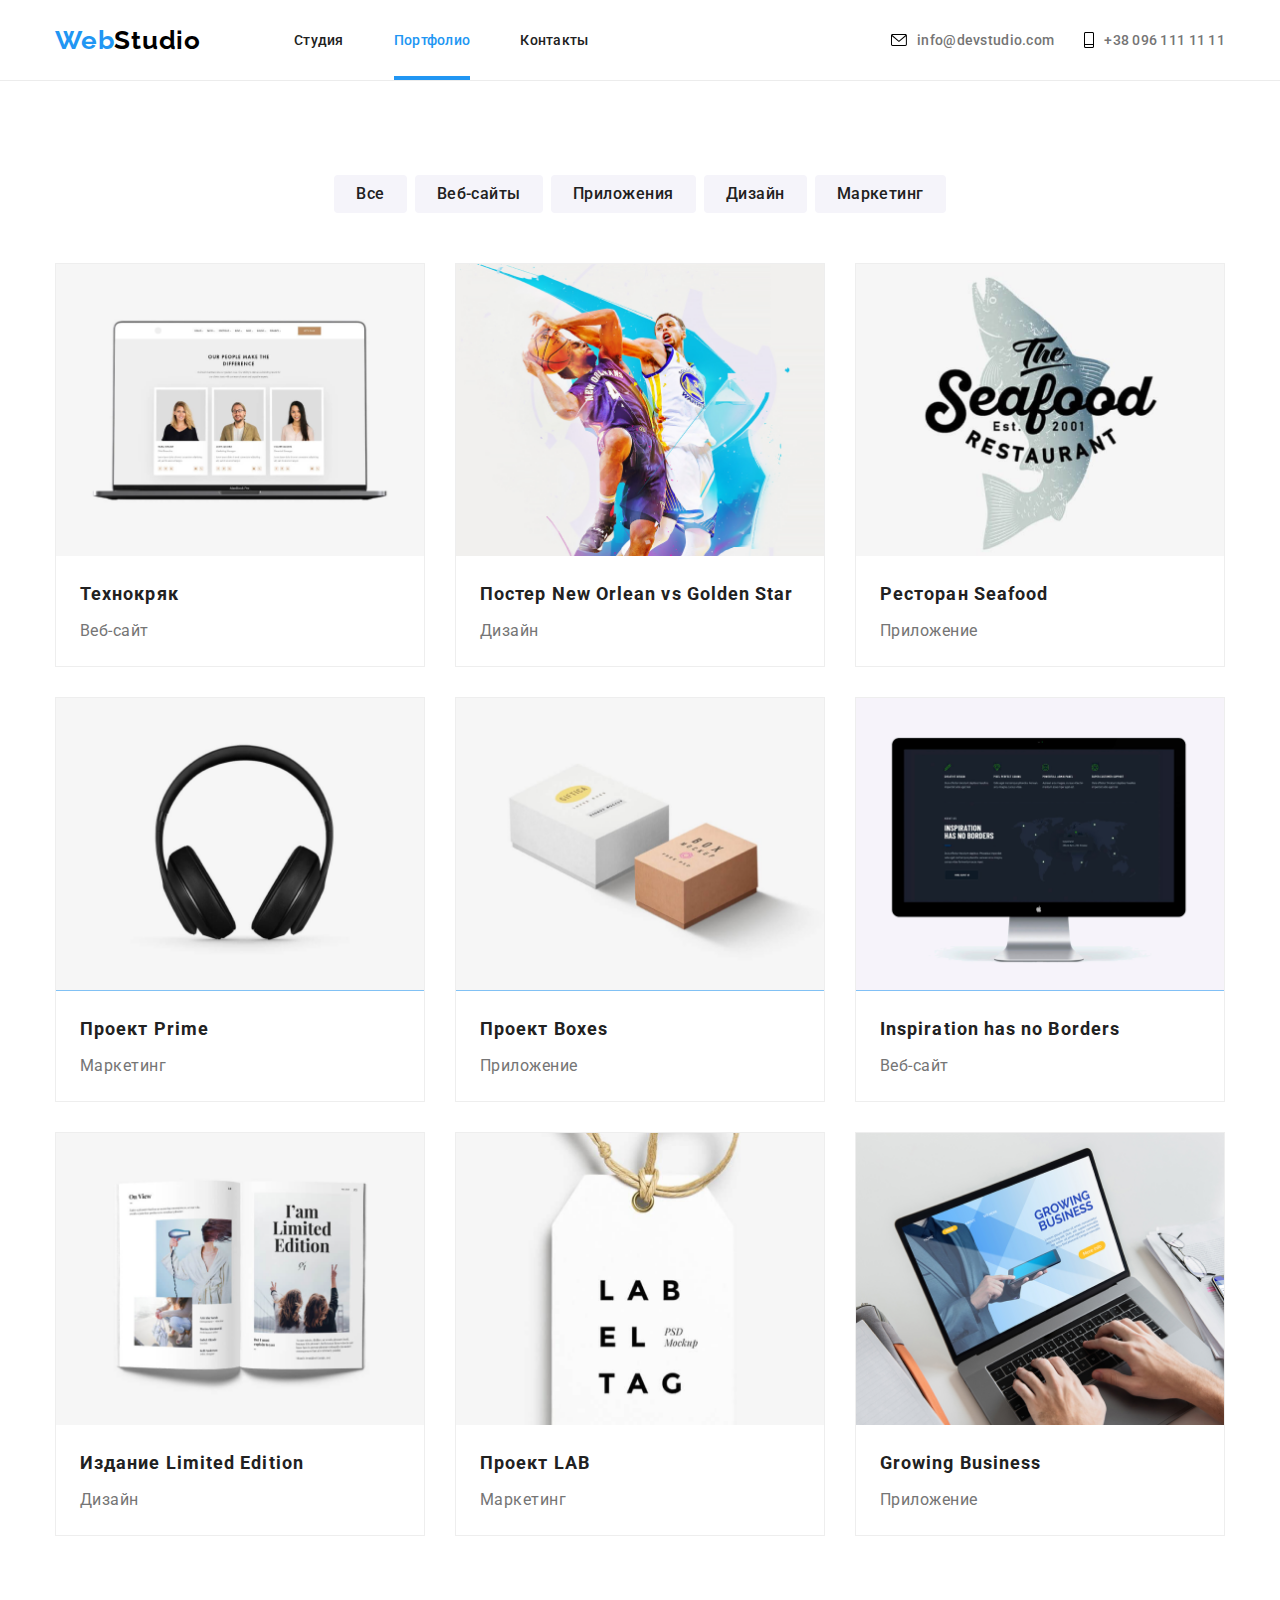
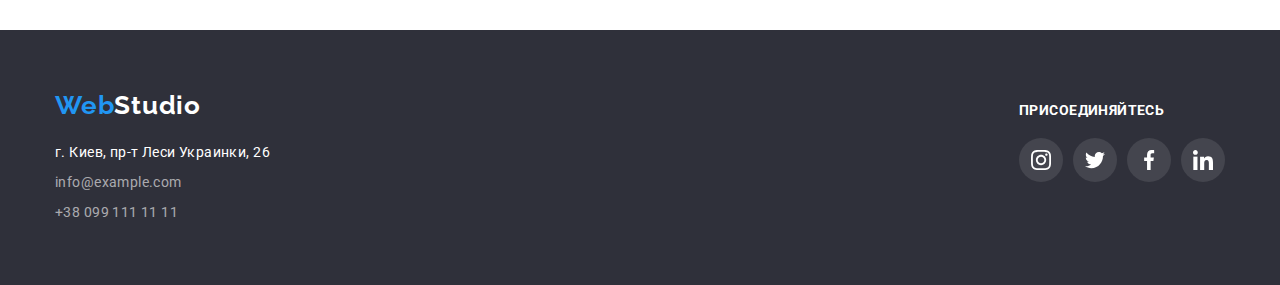
==== portfolio.html @ cc3d7f27 "added files" ====
<!DOCTYPE html>
<html lang="ru">

<head>
   <meta charset="UTF-8">
   <meta name="viewport" content="width=device-width, initial-scale=1.0">
   <title>Портфолио</title>
   <!-- Подключение шрифтов -->
   <link rel="preconnect" href="https://fonts.gstatic.com">
   <link href="https://fonts.googleapis.com/css2?family=Raleway:wght@700&family=Roboto:wght@400;500;700;900&display=swap" rel="stylesheet">
   <!-- Нормализация стилей -->
   <link rel="stylesheet" href="https://cdnjs.cloudflare.com/ajax/libs/modern-normalize/1.0.0/modern-normalize.min.css">
   <!-- Подключение таблицы стилей -->
   <link rel="stylesheet" href="css/styles.css">
</head>

<body>
   <header class="header">
      <div class="container">
         <nav class="site-navigation">
         <a class="logo link" href="/" lang="en"><span>Web</span>Studio</a>
            <ul class="navigation-list list">
            <li class="navigation-list-item"><a class="navigation-link link transition" href="index.html">Студия</a></li>
            <li class="navigation-list-item"><a class="navigation-link link transition current" href="portfolio.html">Портфолио</a></li>
            <li class="navigation-list-item"><a class="navigation-link link transition" href="#">Контакты</a></li>
            </ul>
         </nav>
         <address class="adress">
         <a class="contact-mail link transition" href="mailto:info@devstudio.com">
      <svg class="contact-icons transition" width="16" height="12">
         <use href="./images/svg/sprite.svg#email"></use>
      </svg>info@devstudio.com</a>
         <a class="contact-phone link transition" href="tel:+380961111111">
            <svg class="contact-icons transition" width="10" height="16">
               <use href="./images/svg/sprite.svg#tel"></use>
            </svg>+38 096 111 11 11</a>
         </address>
      </div>
   </header>

   <main>
      <!-- portfolio -->
      <section class="portfolio section">
         <div class="container">
            <!-- portfolio navigation -->
            <div class="portfolio-nav">
               <ul class="portfolio-nav-list list">
                  <li class="portfolio-nav-list-item"><a class="portfolio-nav-link link transition" href="#">Все</a></li>
                  <li class="portfolio-nav-list-item"><a class="portfolio-nav-link link transition" href="#">Веб-сайты</a></li>
                  <li class="portfolio-nav-list-item"><a class="portfolio-nav-link link transition" href="#">Приложения</a></li>
                  <li class="portfolio-nav-list-item"><a class="portfolio-nav-link link transition" href="#">Дизайн</a></li>
                  <li class="portfolio-nav-list-item"><a class="portfolio-nav-link link transition" href="#">Маркетинг</a></li>
               </ul>
            </div>
            <!-- portfolio viewport -->
            <ul class="projects-list list">
               <li class="projects-list-item transition">
                  <a href="#" class="project-link link">
                     <div class="project-preview-wrap">
                        <p class="overlay transition">Технокряк это современная площадка распространения коронавируса. Компании используют эту платформу для цифрового шпионажа и атак на защищённые сервера конкурентов.</p>
                        <img class="project-preview" src="images/portfolio/01.png" alt="Технокряк" width="370">
                     </div>
                     
                     <div class="projects-content">
                        <h2 class="project-title">Технокряк</h2>
                        <p class="project-category">Веб-сайт</p>
                     </div>
                  </a>
               </li>
               <li class="projects-list-item transition">
                  <a href="#" class="project-link link">
                     <div class="project-preview-wrap">
                        <p class="overlay transition">Технокряк это современная площадка распространения коронавируса. Компании используют эту платформу для цифрового шпионажа и атак на защищённые сервера конкурентов.</p>
                        <img class="project-preview" src="images/portfolio/02.png" alt="Постер New Orlean vs Golden Star" width="370">
                     </div>
                     
                     <div class="projects-content">
                        <h2 class="project-title">Постер New Orlean vs Golden Star</h2>
                        <p class="project-category">Дизайн</p>
                     </div>
                  </a>
               </li>
               <li class="projects-list-item transition">
                  <a href="#" class="project-link link">
                     <div class="project-preview-wrap">
                        <p class="overlay transition">Технокряк это современная площадка распространения коронавируса. Компании используют эту платформу для цифрового шпионажа и атак на защищённые сервера конкурентов.</p>
                        <img class="project-preview" src="images/portfolio/03.png" alt="Ресторан Seafood" width="370">
                     </div>
                     
                     <div class="projects-content">
                        <h2 class="project-title">Ресторан Seafood</h2>
                        <p class="project-category">Приложение</p>
                     </div>
                  </a>
               </li>
               <li class="projects-list-item transition">
                  <a href="#" class="project-link link">
                     <div class="project-preview-wrap">
                        <p class="overlay transition">Технокряк это современная площадка распространения коронавируса. Компании используют эту платформу для цифрового шпионажа и атак на защищённые сервера конкурентов.</p>
                        <img class="project-preview" src="images/portfolio/04.png" alt="Проект Prime" width="370">
                     </div>
                     
                        <div class="projects-content">
                           <h2 class="project-title">Проект Prime</h2>
                           <p class="project-category">Маркетинг</p>
                     </div>
                  </a>
               </li>
               <li class="projects-list-item transition">
                  <a href="#" class="project-link link">
                     <div class="project-preview-wrap">
                        <p class="overlay transition">Технокряк это современная площадка распространения коронавируса. Компании используют эту платформу для цифрового шпионажа и атак на защищённые сервера конкурентов.</p>
                        <img class="project-preview" src="images/portfolio/05.png" alt="Проект Boxes" width="370">
                     </div>
                     
                        <div class="projects-content">
                           <h2 class="project-title">Проект Boxes</h2>
                           <p class="project-category">Приложение</p>
                     </div>
                  </a>
               </li>
               <li class="projects-list-item transition">
                  <a href="#" class="project-link link">
                     <div class="project-preview-wrap">
                        <p class="overlay transition">Технокряк это современная площадка распространения коронавируса. Компании используют эту платформу для цифрового шпионажа и атак на защищённые сервера конкурентов.</p>
                        <img class="project-preview" src="images/portfolio/06.png" alt="Inspiration has no Borders" width="370">
                     </div>
                     
                        <div class="projects-content">
                           <h2 class="project-title">Inspiration has no Borders</h2>
                           <p class="project-category">Веб-сайт</p>
                     </div>
                  </a>
               </li>
               <li class="projects-list-item transition">
                  <a href="#" class="project-link link">
                     <div class="project-preview-wrap">
                        <p class="overlay transition">Технокряк это современная площадка распространения коронавируса. Компании используют эту платформу для цифрового шпионажа и атак на защищённые сервера конкурентов.</p>
                        <img class="project-preview" src="images/portfolio/07.png" alt="Издание Limited Edition" width="370">
                     </div>
                     
                     <div class="projects-content">
                        <h2 class="project-title">Издание Limited Edition</h2>
                        <p class="project-category">Дизайн</p>
                     </div>
                  </a>
               </li>
               <li class="projects-list-item transition">
                  <a href="#" class="project-link link">
                     <div class="project-preview-wrap">
                        <p class="overlay transition">Технокряк это современная площадка распространения коронавируса. Компании используют эту платформу для цифрового шпионажа и атак на защищённые сервера конкурентов.</p>
                        <img class="project-preview" src="images/portfolio/08.png"  alt="Проект LAB" width="370">
                     </div>
                     
                     <div class="projects-content">
                        <h2 class="project-title">Проект LAB</h2>
                        <p class="project-category">Маркетинг</p>
                     </div>
                  </a>
               </li>
               <li class="projects-list-item transition">
                  <a href="#" class="project-link link">
                     <div class="project-preview-wrap">
                        <p class="overlay transition">Технокряк это современная площадка распространения коронавируса. Компании используют эту платформу для цифрового шпионажа и атак на защищённые сервера конкурентов.</p>
                        <img class="project-preview" src="images/portfolio/09.png" alt="Growing Business" width="370">
                     </div>
                     
                     <div class="projects-content">
                        <h2 class="project-title">Growing Business</h2>
                        <p class="project-category">Приложение</p>
                     </div>
                  </a>
               </li>
            </ul>
         </div>
      </section>
   </main>

   <footer class="footer">
      <div class="container">
         <div class="footer-wrapper">
            <div class="footer-left">
               <a class="logo link" href="/" lang="en"><span>Web</span>Studio</a>
               <adress class="adress">
                  <ul class="adress-list list">
                     <li class="adress-list-item">
                        <a class="post-adress link transition" href="https://goo.gl/maps/8TVuitx8VLd2Mp3k9" target="_blank">г. Киев, пр-т Леси Украинки, 26</a>
                      </li>
                     <li class="adress-list-item">
                        <a class="footer-mail link transition" href="mailto:info@example.com">info@example.com</a>
                     </li>
                     <li class="adress-list-item">
                        <a class="footer-phone link transition" href="tel:+380991111111">+38 099 111 11 11</a>
                     </li>
                  </ul>
               </adress>
            </div>
            <div class="followus">
               <h3 class="followus-title">Присоединяйтесь</h3>
               <ul class="social-list list">
                  <li class="social-list-item">
                     <a href="https://www.instagram.com/" class="social-link transition">
                        <svg class="social-icon transition">
                           <use href="./images/svg/sprite.svg#instagram"></use>
                        </svg>
                     </a>
                  </li>
                  <li class="social-list-item">
                     <a href="https://twitter.com/" class="social-link transition">
                        <svg class="social-icon transition">
                           <use href="./images/svg/sprite.svg#twitter"></use>
                        </svg>
                     </a>
                  </li>
                  <li class="social-list-item">
                     <a href="https://www.facebook.com/" class="social-link transition">
                        <svg class="social-icon transition">
                           <use href="./images/svg/sprite.svg#facebook"></use>
                        </svg>
                     </a>
                  </li>
                  <li class="social-list-item">
                     <a href="https://www.linkedin.com/" class="social-link transition">
                        <svg class="social-icon transition">
                           <use href="./images/svg/sprite.svg#linkedin"></use>
                        </svg>
                     </a>
                  </li>
               </ul>
            </div>
         </div>
      </div>
   </footer>
</body>

</html>
---- css/styles.css ----
/* Шрифты:
font-family: 'Raleway', sans-serif;
font-family: 'Roboto', sans-serif; */

:root {
  --main-font: 'Roboto', sans-serif;

  /* для лого: */
  --secondary-font: 'Raleway', sans-serif;

  --accent-color: #2196f3;
  --title-color: #212121;
  --text-color: #757575;

  --bgc-main: #2f303a;
  --bgc-secondary: #f5f4fa;

  --card-gap: 30px;
}

body {
  color: #000000;
  font-family: var(--main-font);
  background-color: #ffffff;
}
.list {
  list-style: none;
}
.link {
  text-decoration: none;
}

h1,
h2,
h3,
h4,
h5,
h6,
p {
  margin: 0;
}
ul,
ol {
  margin: 0;
  padding: 0;
}
img {
  display: block;
  max-width: 100%;
}
.adress {
  font-style: normal;
}
/* ---------------------------------- COMPONENTS -------------------------------- */
.logo {
  font-family: var(--secondary-font);
  font-weight: 700;
  font-size: 26px;
  line-height: 1.1923;
  letter-spacing: 0.03em;
  color: #000000;
}
.logo > span {
  color: var(--accent-color);
}
.title {
  font-weight: 700;
  font-size: 36px;
  line-height: 1.166;
  text-align: center;
  letter-spacing: 0.03em;
  color: var(--title-color);
}
.contact-icons {
  margin-right: 10px;
}
.transition{
  transition: all 250ms cubic-bezier(0.4, 0, 0.2, 1);
}
.navigation-link.current{
  color: var(--accent-color);
}
.navigation-link.current::after{
  content: "";
  display: block;
  background-color: var(--accent-color);
  width: 100%;
  height: 4px;
  position: absolute;
  bottom: -32px;
  opacity: 1;
  visibility: visible;
  pointer-events: auto;
}
.visually-hidden {
	position: absolute !important;
	clip: rect(1px 1px 1px 1px); /* IE6, IE7 */
	clip: rect(1px, 1px, 1px, 1px);
	padding:0 !important;
	border:0 !important;
	height: 1px !important; 
	width: 1px !important; 
	overflow: hidden;
}
/* -----------------modal-------- */
.backdrop{
  position: fixed;
	top: 0;
	left: 0;
	width: 100%;
	height: 100%;
	background-color: rgba(0,0,0,0.5);
  transition: all 250ms cubic-bezier(0.4, 0, 0.2, 1);
}
.backdrop.is-hidden{
  transition: all 250ms cubic-bezier(0.4, 0, 0.2, 1) 250ms;
}
.backdrop.is-hidden .modal{
  transform: translate(-50%, -50%) scale(0);
  transition: all 250ms cubic-bezier(0.4, 0, 0.2, 1) 0ms;
}
.modal{
  width: 528px;
  min-height: 581px;
  background-color: #fff;
  box-shadow: 0px 1px 3px rgba(0, 0, 0, 0.12), 0px 1px 1px rgba(0, 0, 0, 0.14), 0px 2px 1px rgba(0, 0, 0, 0.2);
  border-radius: 4px;
  padding: 40px;

  position: absolute;
  top: 50%;
  left: 50%;
  transform: translate(-50%, -50%) scale(1);
  transition: transform 250ms cubic-bezier(0.4, 0, 0.2, 1) 250ms;
}
.close-btn{
  width: 30px;
  height: 30px;
  background-color: #ffffff;
  border: 1px solid rgba(0, 0, 0, 0.1);
  border-radius: 50%;
  cursor: pointer;
  
  position: absolute;
  top: 8px;
  right: 8px;

  display: flex;
  justify-content: center;
  align-items: center;
}
.is-hidden{
  opacity: 0;
  visibility: hidden;
  pointer-events: none;
}
.icon-close{
  width: 30px;
  height: 30px;
}

.modal-form{
  display: flex;
  flex-direction: column;
}
.form-text{
  font-weight: bold;
  font-size: 20px;
  line-height: 1.15;
  text-align: center;
  letter-spacing: 0.03em;
  color: var(--title-color);
  margin-bottom: 12px;
}
.form-input{
  width: 100%;
  height: 40px;
  border: 1px solid rgba(33, 33, 33, 0.2);
  border-radius: 4px;
  padding-left: 42px;
  transition: border-color 250ms cubic-bezier(0.4, 0, 0.2, 1);
}
.form-input:focus{
  outline: none;
  border-color: var(--accent-color);
}
.form-input:focus + .form-icon{
  fill: var(--accent-color);
}
.form-input-wrapper{
  display: block;
  margin-top: 4px;
  position: relative;
}
.form-field{
  font-size: 12px;
  line-height: 1.167;
  letter-spacing: 0.01em;
  color: var(--text-color);
}
.form-field:not(:nth-of-type(4)){
  margin-bottom: 10px;
}
.form-btn{
  margin-top: 30px;
  margin-left: auto;
  margin-right: auto;
  width: 200px;
  height: 50px;
  background-color: var(--accent-color);
  box-shadow: 0px 4px 4px rgba(0, 0, 0, 0.15);
  border-radius: 4px;
  border: none;
  cursor: pointer;

  font-weight: 700;
  font-size: 16px;
  line-height: 1.875;
  text-align: center;
  letter-spacing: 0.06em;
  color: #ffffff;
}
.form-icon{
  width: 18px;
  height: 18px;
  position: absolute;
  top: 50%;
  left: 12px;
  transform: translateY(-50%);
  transition: fill 250ms cubic-bezier(0.4, 0, 0.2, 1);
}
.form-user-message{
  width: 100%;
  height: 120px;
  outline: none;
  border: 1px solid rgba(33, 33, 33, 0.2);
  border-radius: 4px;
  margin-top: 4px;
  padding: 12px 16px;
  resize: none;
  transition: border-color 250ms cubic-bezier(0.4, 0, 0.2, 1);
}
.form-user-message:focus{
  border-color: var(--accent-color);
}
.form-user-message::placeholder{
  font-size: 14px;
  line-height: 1.143;
  letter-spacing: 0.01em;
  color: rgba(117, 117, 117, 0.5);
}
.form-policy-text{
  font-size: 14px;
  line-height: 1.714;
  letter-spacing: 0.03em;
  color: var(--text-color);
  margin-top: 20px;
  margin-left: auto;
  margin-right: auto;
}
.form-policy-text>a{
  color: var(--accent-color);
}
.form-policy-text::before{
  content: "";
  display: inline-block;
  width: 16px;
  height: 15px;
  margin-right: 7px;
  border: 2px solid var(--title-color);
  border-radius: 2px;
  transition: all 250ms cubic-bezier(0.4, 0, 0.2, 1);
}
.form-policy:checked + .form-policy-text::before{
  border-color: var(--accent-color);
  background-origin: border-box;
  background-color: var(--accent-color);
  background-image: url(../images/svg/icons/checked.svg);
}
/* ---------- end modal --------- */

/* ---------------------------------- END COMPONENTS -------------------------------- */

.container {
  width: 1200px;
  padding-left: 15px;
  padding-right: 15px;
  margin: 0 auto;
}
.section {
  padding: 94px 0;
}
/*---------------------------- HEDER ----------------------------*/

.header .container {
  height: 80px;
  display: flex;
  justify-content: space-between;
  align-items: center;
}
.site-navigation {
  display: flex;
  align-items: center;
}
.navigation-list {
  display: flex;
  margin-left: 93px;
}

.navigation-list-item:not(:last-child) {
  margin-right: 50px;
}
.logo {
  display: block;
}
.navigation-link,
.contact-mail,
.contact-phone {
  font-weight: 500;
  font-size: 14px;
  line-height: 1.143;
  letter-spacing: 0.02em;
}
.navigation-link {
  color: #212121;
  position: relative;
}

.contact-mail {
  margin-right: 30px;
}

.contact-mail,
.contact-phone {
  display: flex;
  align-items: center;
  color: #757575;
}
.contact-mail:hover,
.contact-phone:hover,
.contact-mail:focus,
.contact-phone:focus,
.navigation-link:hover,
.navigation-link:focus {
  color: var(--accent-color);
}
.navigation-link::after{
  content: "";
  display: block;
  background-color: var(--accent-color);
  width: 100%;
  height: 4px;
  position: absolute;
  bottom: -32px;
  opacity: 0;
  visibility: hidden;
  pointer-events: none;
  transition: all 250ms cubic-bezier(0.4, 0, 0.2, 1);
}
.navigation-link:hover::after{
  opacity: 1;
  visibility: visible;
  pointer-events: auto;
}

.contact-mail:hover .contact-icons,
.contact-phone:hover .contact-icons,
.contact-mail:focus .contact-icons,
.contact-phone:focus .contact-icons {
  fill: var(--accent-color);
}

.header .adress {
  display: flex;
}
/* ------------------- HERO ---------------------------------- */

.hero {
  height: 600px;
  background-color: var(--bgc-main);
  background-image: linear-gradient(
      to right,
      rgba(47, 48, 58, 0.4),
      rgba(47, 48, 58, 0.4)
    ),
    url(../images/bg.jpg);
  background-size: cover;
  background-repeat: no-repeat;
  text-align: center;
  padding: 200px;
}
.caption {
  margin: 0 auto;
  text-align: center;
  width: 696px;
  font-weight: 900;
  font-size: 44px;
  line-height: 1.36;
  letter-spacing: 0.06em;
  text-transform: uppercase;
  color: #ffffff;
}
.modal-btn {
  margin-top: 30px;
  width: 200px;
  height: 50px;
  background-color: var(--accent-color);
  box-shadow: 0px 4px 4px rgba(0, 0, 0, 0.15);
  border-radius: 4px;
  border: none;
  cursor: pointer;

  font-weight: 700;
  font-size: 16px;
  line-height: 1.875;
  text-align: center;
  letter-spacing: 0.06em;
  color: #ffffff;
}

/* ----------------------- FEATURES -------------------------- */
.features-list {
  display: flex;
  flex-wrap: wrap;
  margin-left: calc(-1 * var(--card-gap));
}
.features-list-item {
  flex-basis: calc(100% / 4 - var(--card-gap));
  margin-left: var(--card-gap);
}

.features-title {
  font-weight: 700;
  font-size: 14px;
  line-height: 1.143;
  letter-spacing: 0.03em;
  text-transform: uppercase;
  margin-bottom: 16px;

  color: var(--title-color);
}
.features-description {
  font-weight: 400;
  font-size: 14px;
  line-height: 1.714;
  letter-spacing: 0.03em;
  color: var(--text-color);
}

.wrap-icon {
  height: 120px;
  background-color: var(--bgc-secondary);
  margin-bottom: 30px;

  display: flex;
  justify-content: center;
  align-items: center;
}
.features-list-icon {
  width: 70px;
  height: 70px;
}
/* ------------------------------- WORK ---------------------------- */
.work {
  padding-bottom: 94px;
}
.work .title {
  margin-bottom: 50px;
}

.work-list {
  display: flex;
  margin-left: calc(-1 * var(--card-gap));
}
.work-list-item {
  flex-basis: calc(100% / 3 - var(--card-gap));
  margin-left: var(--card-gap);
}
.work-list-img-wrap{
  position: relative;
}
.work-list-text{
  font-weight: bold;
  font-size: 14px;
  line-height: 16px;
  text-align: center;
  letter-spacing: 0.03em;
  text-transform: uppercase;
  color: #FFFFFF;
  height: 70px;
  width: 100%;
  background: rgba(47, 48, 58, 0.8);
  display: flex;
  justify-content: center;
  align-items: center;

  position: absolute;
  bottom: 0;
}
.work-image {
}

/* --------------------------- TEAM ------------------------------------ */
.team {
  background-color: var(--bgc-secondary);
}
.team .title {
  margin-bottom: 50px;
}

.team-list {
  display: flex;
  flex-wrap: wrap;
  margin-left: calc(-1 * var(--card-gap));
}
.team-list-item {
  flex-basis: calc(100% / 4 - var(--card-gap));
  margin-left: var(--card-gap);
}

.team-title {
  font-weight: 500;
  font-size: 16px;
  line-height: 1.188;
  text-align: center;
  letter-spacing: 0.03em;
  color: var(--title-color);
  margin-bottom: 10px;
}
.team-description {
  font-weight: 400;
  font-size: 16px;
  line-height: 1.188;
  text-align: center;
  letter-spacing: 0.03em;
  color: var(--text-color);
  margin-bottom: 16px;
}

.card {
  background: #ffffff;
  box-shadow: 0px 1px 3px rgba(0, 0, 0, 0.12), 0px 1px 1px rgba(0, 0, 0, 0.14),
    0px 2px 1px rgba(0, 0, 0, 0.2);
  border-radius: 0px 0px 4px 4px;
}
.card-content {
  padding: 30px 32px;
}
.social-list {
  display: flex;
  justify-content: space-between;
}
.social-link {
  display: flex;
  justify-content: center;
  align-items: center;
  width: 44px;
  height: 44px;
  border-radius: 50%;
  background-color: transparent;
  color: #afb1b8;
}
.social-link:hover,
.social-link:focus {
  background-color: var(--accent-color);
}
.social-link:hover .social-icon,
.social-link:focus .social-icon {
  fill: #ffffff;
}
.social-icon {
  width: 20px;
  height: 20px;
  fill: currentColor;
}
/* ----------------------------------------- clients ----------------------------------------- */
.clients-list {
  display: flex;
  justify-content: space-between;
  margin-top: 50px;
}

.clients-link {
  width: 170px;
  height: 90px;
  color: #afb1b8;
  display: flex;
  justify-content: center;
  align-items: center;

  border: 1px solid #afb1b8;
  /* border: 1px solid #2196f3; - accent-color hover */
  border-radius: 4px;
}
.clients-link:hover,
.clients-link:focus {
  border-color: var(--accent-color);
}
.clients-link:hover .clients-icons,
.clients-link:focus .clients-icons {
  fill: var(--accent-color);
}
.clients-icons {
  fill: currentColor;
}

/* ------------------------------------------------ PORTFOLIO ------------------------------ */
.portfolio {
  border-top: 1px solid #ececec;
}
.project-preview-wrap{
  position: relative;
  overflow: hidden;
}
/* overlay --------- */
.overlay{
  font-size: 18px;
  line-height: 1.556;
  letter-spacing: 0.03em;
  color: #ffffff;
  padding: 63px 24px;
  background-color: rgba(33, 150, 243, 0.9);

  position:absolute;
  height: 100%;
  width: 100%;
  transform: translateY(100%);
}
/* ------------------ */
.portfolio-nav-list {
  display: flex;
  justify-content: center;

  margin-bottom: 50px;
}
.portfolio-nav-list-item:not(:last-child) {
  margin-right: 8px;
}

.portfolio-nav-link {
  display: block;
  padding: 6px 22px;
  font-weight: 500;
  font-size: 16px;
  line-height: 1.625;
  text-align: center;
  letter-spacing: 0.03em;
  color: var(--title-color);
  background-color: var(--bgc-secondary);
  border-radius: 4px;
}
.portfolio-nav-link:hover,
.portfolio-nav-link:focus {
  color: #ffffff;
  background-color: var(--accent-color);
  box-shadow: 0px 3px 1px rgba(0, 0, 0, 0.1), 0px 1px 2px rgba(0, 0, 0, 0.08),
    0px 2px 2px rgba(0, 0, 0, 0.12);
}

.project-title {
  font-weight: 700;
  font-size: 18px;
  line-height: 2;
  letter-spacing: 0.06em;
  color: var(--title-color);
  margin-bottom: 4px;
}
.project-category {
  font-weight: 400;
  font-size: 16px;
  line-height: 1.875;
  letter-spacing: 0.03em;
  color: var(--text-color);
}

.projects-list {
  display: flex;
  flex-wrap: wrap;
  margin-left: calc(-1 * var(--card-gap));
  margin-top: calc(-1 * var(--card-gap));
}
.projects-list-item {
  border: 1px solid #eeeeee;
  flex-basis: calc(100% / 3 - var(--card-gap));
  margin-left: var(--card-gap);
  margin-top: var(--card-gap);
}
.project-link{
  display: block;
}
.project-link:hover,
.project-link:focus{
  cursor: pointer;
  box-shadow: 0px 1px 1px rgba(0, 0, 0, 0.12), 0px 4px 4px rgba(0, 0, 0, 0.06), 1px 4px 6px rgba(0, 0, 0, 0.16);
}
.project-link:hover .overlay,
.project-link:focus .overlay{
  transform: translateY(0);
}
.projects-content {
  padding: 20px 24px;
}
/* ------------------------------- FOOTER ----------------------------- */
.footer {
  background-color: var(--bgc-main);
  padding: 60px 0;
}
.footer .logo {
  color: #ffffff;
  margin-bottom: 20px;
}
.adress-list-item:not(:last-child) {
  margin-bottom: 6px;
}
.post-adress,
.footer-mail,
.footer-phone {
  display: block;
  font-weight: 400;
  font-size: 14px;
  line-height: 1.714;
  letter-spacing: 0.03em;
}
.post-adress {
  color: #ffffff;
}
.footer-mail,
.footer-phone {
  color: rgba(255, 255, 255, 0.6);
}

.post-adress:hover,
.footer-mail:hover,
.footer-phone:hover,
.post-adress:focus,
.footer-mail:focus,
.footer-phone:focus {
  color: var(--accent-color);
}

.followus .social-list {
  width: 206px;
}
.followus .social-link {
  color: #ffffff;
  background-color: #44454e;
}
.followus .social-link:hover,
.followus .social-link:focus {
  background-color: var(--accent-color);
}
.followus-title {
  font-weight: bold;
  font-size: 14px;
  line-height: 1.143;
  letter-spacing: 0.03em;
  text-transform: uppercase;

  color: #ffffff;
  padding-top: 12px;
  margin-bottom: 20px;
}
.footer-wrapper{
  display: flex;
  justify-content: space-between;
}
/* ---------------- footer form ------------ */
.footer-form {
  font-size: 0;
}
.footer-form-input {
  width: 358px;
  height: 50px;

  border: 1px solid rgba(255, 255, 255, 0.3);
  box-shadow: 0px 4px 4px rgba(0, 0, 0, 0.15);
  border-radius: 4px;
  background-color: transparent;
  outline: none;
  padding: 0 16px;
  margin-right: 12px;

  font-size: 16px;
  line-height: 1.25;
  letter-spacing: 0.03em;
  color: rgba(255, 255, 255, 0.6);
  transition: border 250ms cubic-bezier(0.4, 0, 0.2, 1);
}
.footer-form-input::placeholder{
  font-size: 16px;
  line-height: 1.25;
  letter-spacing: 0.03em;
  color: rgba(255, 255, 255, 0.6);
}
.footer-form-input:focus{
  border: 1px solid rgba(255, 255, 255, 0.9);
}
.subscription {
  margin-top: 0;
  text-align: left;
  padding-left: 29px;
  background-image: url(../images/svg/icons/subscribe.svg);
  background-repeat: no-repeat;
  background-position: right 28px center;
}
/* -------------- end footer form ----------------- */
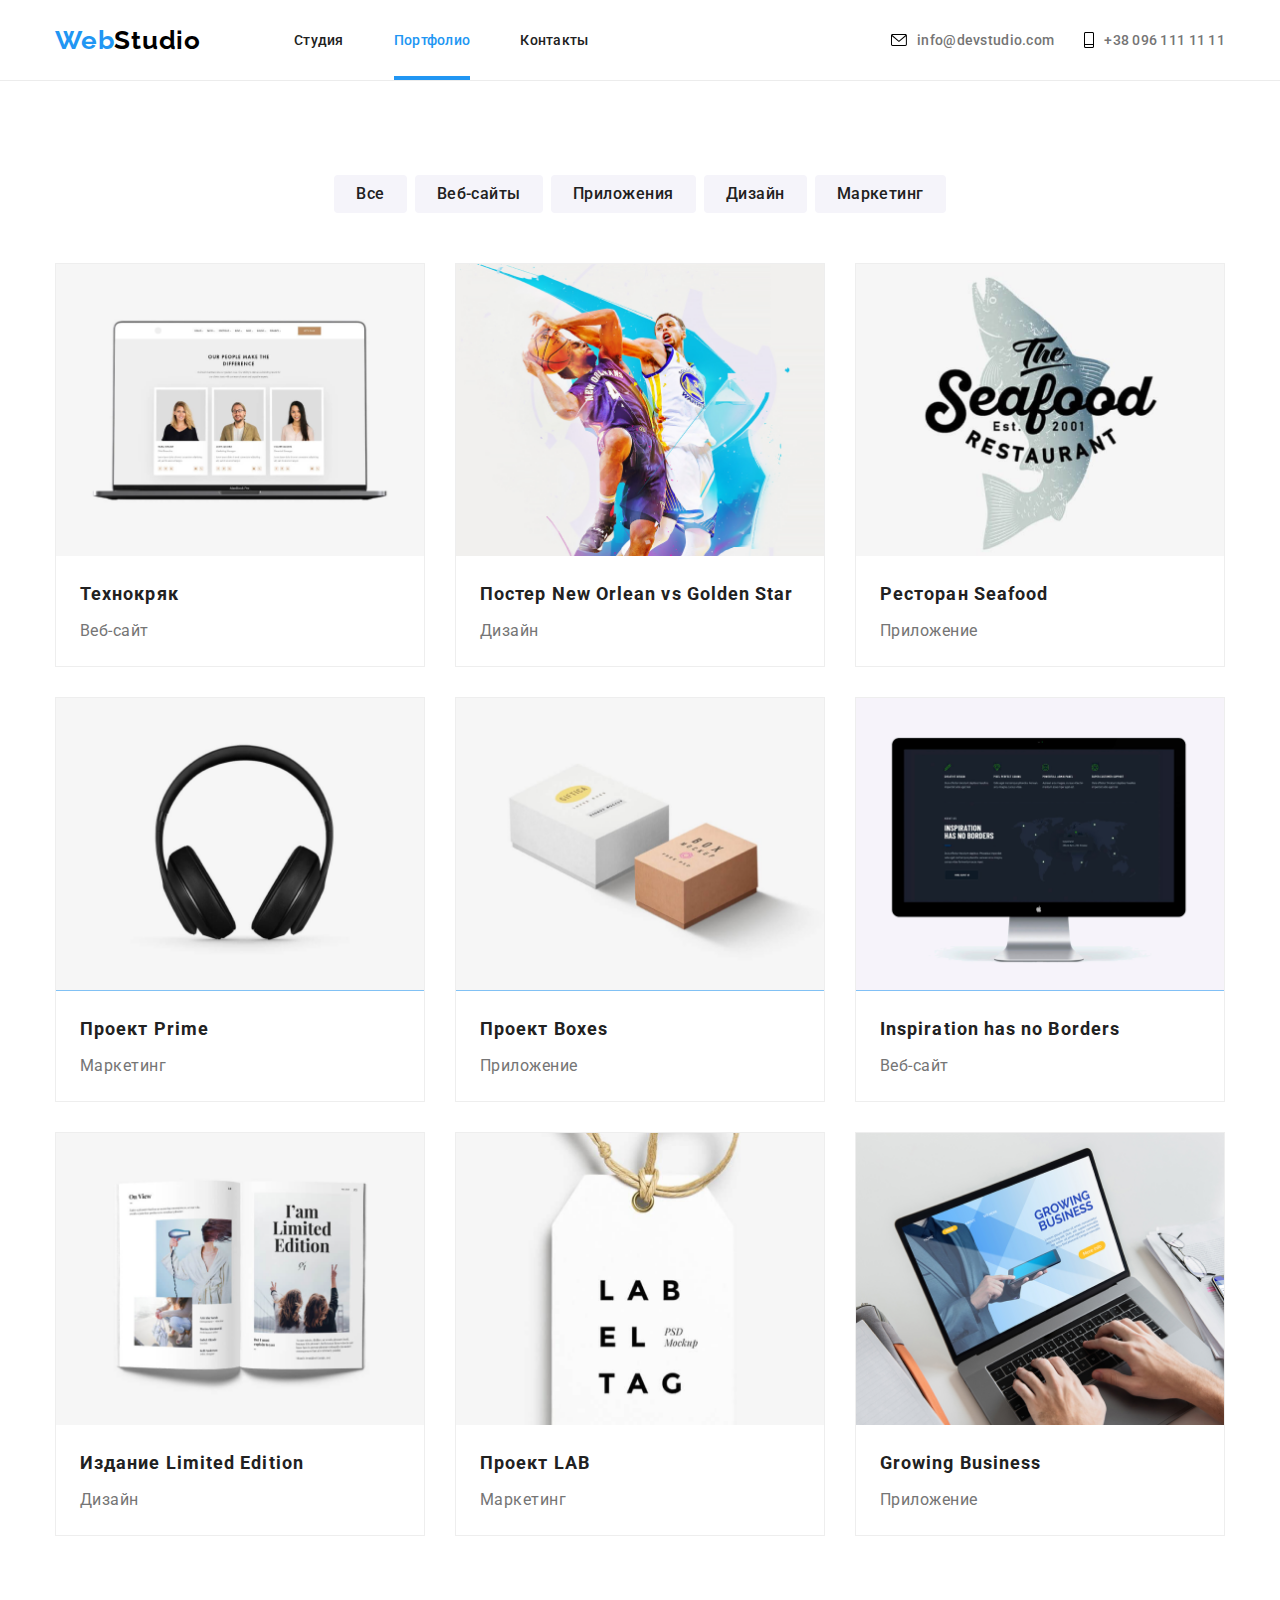
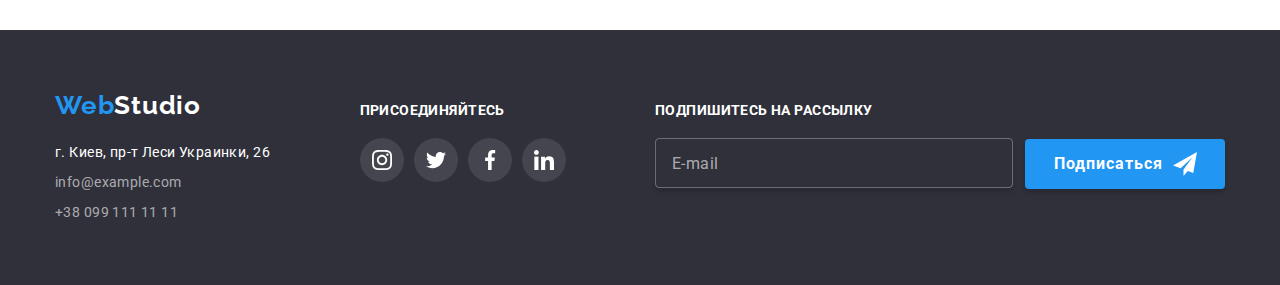
==== commit 3860e990: "fixed footer in portfolio" ====
--- a/portfolio.html
+++ b/portfolio.html
@@ -11,7 +11,7 @@
    <!-- Нормализация стилей -->
    <link rel="stylesheet" href="https://cdnjs.cloudflare.com/ajax/libs/modern-normalize/1.0.0/modern-normalize.min.css">
    <!-- Подключение таблицы стилей -->
-   <link rel="stylesheet" href="css/styles.css">
+   <link rel="stylesheet" href="css/main.min.css">
 </head>
 
 <body>
@@ -228,6 +228,11 @@
                   </li>
                </ul>
             </div>
+            <form action="#" class="footer-form">
+               <p class="followus-title">Подпишитесь на рассылку</p>
+               <input type="email" class="footer-form-input" name="user-mail" placeholder="E-mail">
+               <button type="submit" class="modal-btn modal-btn--subscription">Подписаться</button>
+            </form>
          </div>
       </div>
    </footer>
--- a/css/main.min.css
+++ b/css/main.min.css
@@ -0,0 +1,2 @@
+:root{--main-font: 'Roboto', sans-serif;--secondary-font: 'Raleway', sans-serif;--accent-color: #2196f3;--title-color: #212121;--text-color: #757575;--bgc-main: #2f303a;--bgc-secondary: #f5f4fa;--card-gap: 30px}.visually-hidden{position:absolute !important;clip:rect(1px 1px 1px 1px);clip:rect(1px, 1px, 1px, 1px);padding:0 !important;border:0 !important;height:1px !important;width:1px !important;overflow:hidden}body{color:#000000;font-family:var(--main-font);background-color:#ffffff}.list{list-style:none}.link{text-decoration:none}h1,h2,h3,h4,h5,h6,p{margin:0}ul,ol{margin:0;padding:0}img{display:block;max-width:100%}.adress{font-style:normal}.container{width:1200px;padding-left:15px;padding-right:15px;margin:0 auto}.section{padding:94px 0}.modal-btn{margin-top:30px;width:200px;height:50px;background-color:var(--accent-color);box-shadow:0px 4px 4px rgba(0,0,0,0.15);border-radius:4px;border:none;cursor:pointer;font-weight:700;font-size:16px;line-height:1.875;text-align:center;letter-spacing:0.06em;color:#ffffff}.modal-btn--center{margin-left:auto;margin-right:auto}.modal-btn--subscription{margin-top:0;text-align:left;padding-left:29px;background-image:url(../images/svg/icons/subscribe.svg);background-repeat:no-repeat;background-position:right 28px center}.social-list{display:flex;justify-content:space-between}.social-link{display:flex;justify-content:center;align-items:center;width:44px;height:44px;border-radius:50%;background-color:transparent;color:#afb1b8}.social-link:hover,.social-link:focus{background-color:var(--accent-color)}.social-link:hover .social-icon,.social-link:focus .social-icon{fill:#ffffff}.social-icon{width:20px;height:20px;fill:currentColor}.logo{font-family:var(--secondary-font);font-weight:700;font-size:26px;line-height:1.1923;letter-spacing:0.03em;color:#000000}.logo>span{color:var(--accent-color)}.navigation-link.current{color:var(--accent-color)}.navigation-link.current::after{content:"";display:block;background-color:var(--accent-color);width:100%;height:4px;position:absolute;bottom:-32px;opacity:1;visibility:visible;pointer-events:auto}.transition{transition:all 250ms cubic-bezier(0.4, 0, 0.2, 1)}.title{font-weight:700;font-size:36px;line-height:1.166;text-align:center;letter-spacing:0.03em;color:var(--title-color)}.contact-icons{margin-right:10px}.footer-form{font-size:0}.footer-form-input{width:358px;height:50px;border:1px solid rgba(255,255,255,0.3);box-shadow:0px 4px 4px rgba(0,0,0,0.15);border-radius:4px;background-color:transparent;outline:none;padding:0 16px;margin-right:12px;font-size:16px;line-height:1.25;letter-spacing:0.03em;color:rgba(255,255,255,0.6);transition:border 250ms cubic-bezier(0.4, 0, 0.2, 1)}.footer-form-input::placeholder{font-size:16px;line-height:1.25;letter-spacing:0.03em;color:rgba(255,255,255,0.6)}.footer-form-input:focus{border:1px solid rgba(255,255,255,0.9)}.header .container{height:80px;display:flex;justify-content:space-between;align-items:center}.site-navigation{display:flex;align-items:center}.navigation-list{display:flex;margin-left:93px}.navigation-list-item:not(:last-child){margin-right:50px}.logo{display:block}.navigation-link,.contact-mail,.contact-phone{font-weight:500;font-size:14px;line-height:1.143;letter-spacing:0.02em}.navigation-link{color:#212121;position:relative}.contact-mail{margin-right:30px}.contact-mail,.contact-phone{display:flex;align-items:center;color:#757575}.contact-mail:hover,.contact-phone:hover,.contact-mail:focus,.contact-phone:focus,.navigation-link:hover,.navigation-link:focus{color:var(--accent-color)}.navigation-link::after{content:"";display:block;background-color:var(--accent-color);width:100%;height:4px;position:absolute;bottom:-32px;opacity:0;visibility:hidden;pointer-events:none;transition:all 250ms cubic-bezier(0.4, 0, 0.2, 1)}.navigation-link:hover::after{opacity:1;visibility:visible;pointer-events:auto}.contact-mail:hover .contact-icons,.contact-phone:hover .contact-icons,.contact-mail:focus .contact-icons,.contact-phone:focus .contact-icons{fill:var(--accent-color)}.header .adress{display:flex}.backdrop{position:fixed;top:0;left:0;width:100%;height:100%;background-color:rgba(0,0,0,0.5);transition:all 250ms cubic-bezier(0.4, 0, 0.2, 1)}.backdrop.is-hidden{transition:all 250ms cubic-bezier(0.4, 0, 0.2, 1) 250ms}.backdrop.is-hidden .modal{transform:translate(-50%, -50%) scale(0);transition:all 250ms cubic-bezier(0.4, 0, 0.2, 1) 0ms}.modal{width:528px;min-height:581px;background-color:#fff;box-shadow:0px 1px 3px rgba(0,0,0,0.12),0px 1px 1px rgba(0,0,0,0.14),0px 2px 1px rgba(0,0,0,0.2);border-radius:4px;padding:40px;position:absolute;top:50%;left:50%;transform:translate(-50%, -50%) scale(1);transition:transform 250ms cubic-bezier(0.4, 0, 0.2, 1) 250ms}.close-btn{width:30px;height:30px;background-color:#ffffff;border:1px solid rgba(0,0,0,0.1);border-radius:50%;cursor:pointer;position:absolute;top:8px;right:8px;display:flex;justify-content:center;align-items:center}.is-hidden{opacity:0;visibility:hidden;pointer-events:none}.icon-close{width:30px;height:30px}.modal-form{display:flex;flex-direction:column}.form-text{font-weight:bold;font-size:20px;line-height:1.15;text-align:center;letter-spacing:0.03em;color:var(--title-color);margin-bottom:12px}.form-input{width:100%;height:40px;border:1px solid rgba(33,33,33,0.2);border-radius:4px;padding-left:42px;transition:border-color 250ms cubic-bezier(0.4, 0, 0.2, 1)}.form-input:focus{outline:none;border-color:var(--accent-color)}.form-input:focus+.form-icon{fill:var(--accent-color)}.form-input-wrapper{display:block;margin-top:4px;position:relative}.form-field{font-size:12px;line-height:1.167;letter-spacing:0.01em;color:var(--text-color)}.form-field:not(:nth-of-type(4)){margin-bottom:10px}.form-icon{width:18px;height:18px;position:absolute;top:50%;left:12px;transform:translateY(-50%);transition:fill 250ms cubic-bezier(0.4, 0, 0.2, 1)}.form-user-message{width:100%;height:120px;outline:none;border:1px solid rgba(33,33,33,0.2);border-radius:4px;margin-top:4px;padding:12px 16px;resize:none;transition:border-color 250ms cubic-bezier(0.4, 0, 0.2, 1)}.form-user-message:focus{border-color:var(--accent-color)}.form-user-message::placeholder{font-size:14px;line-height:1.143;letter-spacing:0.01em;color:rgba(117,117,117,0.5)}.form-policy-text{font-size:14px;line-height:1.714;letter-spacing:0.03em;color:var(--text-color);margin-top:20px;margin-left:auto;margin-right:auto}.form-policy-text>a{color:var(--accent-color)}.form-policy-text::before{content:"";display:inline-block;width:16px;height:15px;margin-right:7px;border:2px solid var(--title-color);border-radius:2px;transition:all 250ms cubic-bezier(0.4, 0, 0.2, 1)}.form-policy:checked+.form-policy-text::before{border-color:var(--accent-color);background-origin:border-box;background-color:var(--accent-color);background-image:url(../images/svg/icons/checked.svg)}.form-policy:focus+.form-policy-text::before{transform:scale(1.2)}.hero{height:600px;background-color:var(--bgc-main);background-image:linear-gradient(to right, rgba(47,48,58,0.4), rgba(47,48,58,0.4)),url(../images/bg.jpg);background-size:cover;background-repeat:no-repeat;text-align:center;padding:200px}.caption{margin:0 auto;text-align:center;width:696px;font-weight:900;font-size:44px;line-height:1.36;letter-spacing:0.06em;text-transform:uppercase;color:#ffffff}.features-list{display:flex;flex-wrap:wrap;margin-left:calc(-1 * var(--card-gap))}.features-list-item{flex-basis:calc(100% / 4 - var(--card-gap));margin-left:var(--card-gap)}.features-title{font-weight:700;font-size:14px;line-height:1.143;letter-spacing:0.03em;text-transform:uppercase;margin-bottom:16px;color:var(--title-color)}.features-description{font-weight:400;font-size:14px;line-height:1.714;letter-spacing:0.03em;color:var(--text-color)}.wrap-icon{height:120px;background-color:var(--bgc-secondary);margin-bottom:30px;display:flex;justify-content:center;align-items:center}.features-list-icon{width:70px;height:70px}.work{padding-bottom:94px}.work .title{margin-bottom:50px}.work-list{display:flex;margin-left:calc(-1 * var(--card-gap))}.work-list-item{flex-basis:calc(100% / 3 - var(--card-gap));margin-left:var(--card-gap)}.work-list-img-wrap{position:relative}.work-list-text{font-weight:bold;font-size:14px;line-height:16px;text-align:center;letter-spacing:0.03em;text-transform:uppercase;color:#FFFFFF;height:70px;width:100%;background:rgba(47,48,58,0.8);display:flex;justify-content:center;align-items:center;position:absolute;bottom:0}.team{background-color:var(--bgc-secondary)}.team .title{margin-bottom:50px}.team-list{display:flex;flex-wrap:wrap;margin-left:calc(-1 * var(--card-gap))}.team-list-item{flex-basis:calc(100% / 4 - var(--card-gap));margin-left:var(--card-gap)}.team-title{font-weight:500;font-size:16px;line-height:1.188;text-align:center;letter-spacing:0.03em;color:var(--title-color);margin-bottom:10px}.team-description{font-weight:400;font-size:16px;line-height:1.188;text-align:center;letter-spacing:0.03em;color:var(--text-color);margin-bottom:16px}.card{background:#ffffff;box-shadow:0px 1px 3px rgba(0,0,0,0.12),0px 1px 1px rgba(0,0,0,0.14),0px 2px 1px rgba(0,0,0,0.2);border-radius:0px 0px 4px 4px}.card-content{padding:30px 32px}.clients-list{display:flex;justify-content:space-between;margin-top:50px}.clients-link{width:170px;height:90px;color:#afb1b8;display:flex;justify-content:center;align-items:center;border:1px solid #afb1b8;border-radius:4px}.clients-link:hover,.clients-link:focus{border-color:var(--accent-color)}.clients-link:hover .clients-icons,.clients-link:focus .clients-icons{fill:var(--accent-color)}.clients-icons{fill:currentColor}.portfolio{border-top:1px solid #ececec}.project-preview-wrap{position:relative;overflow:hidden}.overlay{font-size:18px;line-height:1.556;letter-spacing:0.03em;color:#ffffff;padding:63px 24px;background-color:rgba(33,150,243,0.9);position:absolute;height:100%;width:100%;transform:translateY(100%)}.portfolio-nav-list{display:flex;justify-content:center;margin-bottom:50px}.portfolio-nav-list-item:not(:last-child){margin-right:8px}.portfolio-nav-link{display:block;padding:6px 22px;font-weight:500;font-size:16px;line-height:1.625;text-align:center;letter-spacing:0.03em;color:var(--title-color);background-color:var(--bgc-secondary);border-radius:4px}.portfolio-nav-link:hover,.portfolio-nav-link:focus{color:#ffffff;background-color:var(--accent-color);box-shadow:0px 3px 1px rgba(0,0,0,0.1),0px 1px 2px rgba(0,0,0,0.08),0px 2px 2px rgba(0,0,0,0.12)}.project-title{font-weight:700;font-size:18px;line-height:2;letter-spacing:0.06em;color:var(--title-color);margin-bottom:4px}.project-category{font-weight:400;font-size:16px;line-height:1.875;letter-spacing:0.03em;color:var(--text-color)}.projects-list{display:flex;flex-wrap:wrap;margin-left:calc(-1 * var(--card-gap));margin-top:calc(-1 * var(--card-gap))}.projects-list-item{border:1px solid #eeeeee;flex-basis:calc(100% / 3 - var(--card-gap));margin-left:var(--card-gap);margin-top:var(--card-gap)}.project-link{display:block}.project-link:hover,.project-link:focus{cursor:pointer;box-shadow:0px 1px 1px rgba(0,0,0,0.12),0px 4px 4px rgba(0,0,0,0.06),1px 4px 6px rgba(0,0,0,0.16)}.project-link:hover .overlay,.project-link:focus .overlay{transform:translateY(0)}.projects-content{padding:20px 24px}.footer{background-color:var(--bgc-main);padding:60px 0}.footer .logo{color:#ffffff;margin-bottom:20px}.adress-list-item:not(:last-child){margin-bottom:6px}.post-adress,.footer-mail,.footer-phone{display:block;font-weight:400;font-size:14px;line-height:1.714;letter-spacing:0.03em}.post-adress{color:#ffffff}.footer-mail,.footer-phone{color:rgba(255,255,255,0.6)}.post-adress:hover,.footer-mail:hover,.footer-phone:hover,.post-adress:focus,.footer-mail:focus,.footer-phone:focus{color:var(--accent-color)}.followus .social-list{width:206px}.followus .social-link{color:#ffffff;background-color:#44454e}.followus .social-link:hover,.followus .social-link:focus{background-color:var(--accent-color)}.followus-title{font-weight:bold;font-size:14px;line-height:1.143;letter-spacing:0.03em;text-transform:uppercase;color:#ffffff;padding-top:12px;margin-bottom:20px}.footer-wrapper{display:flex;justify-content:space-between}
+/*# sourceMappingURL=main.min.css.map */